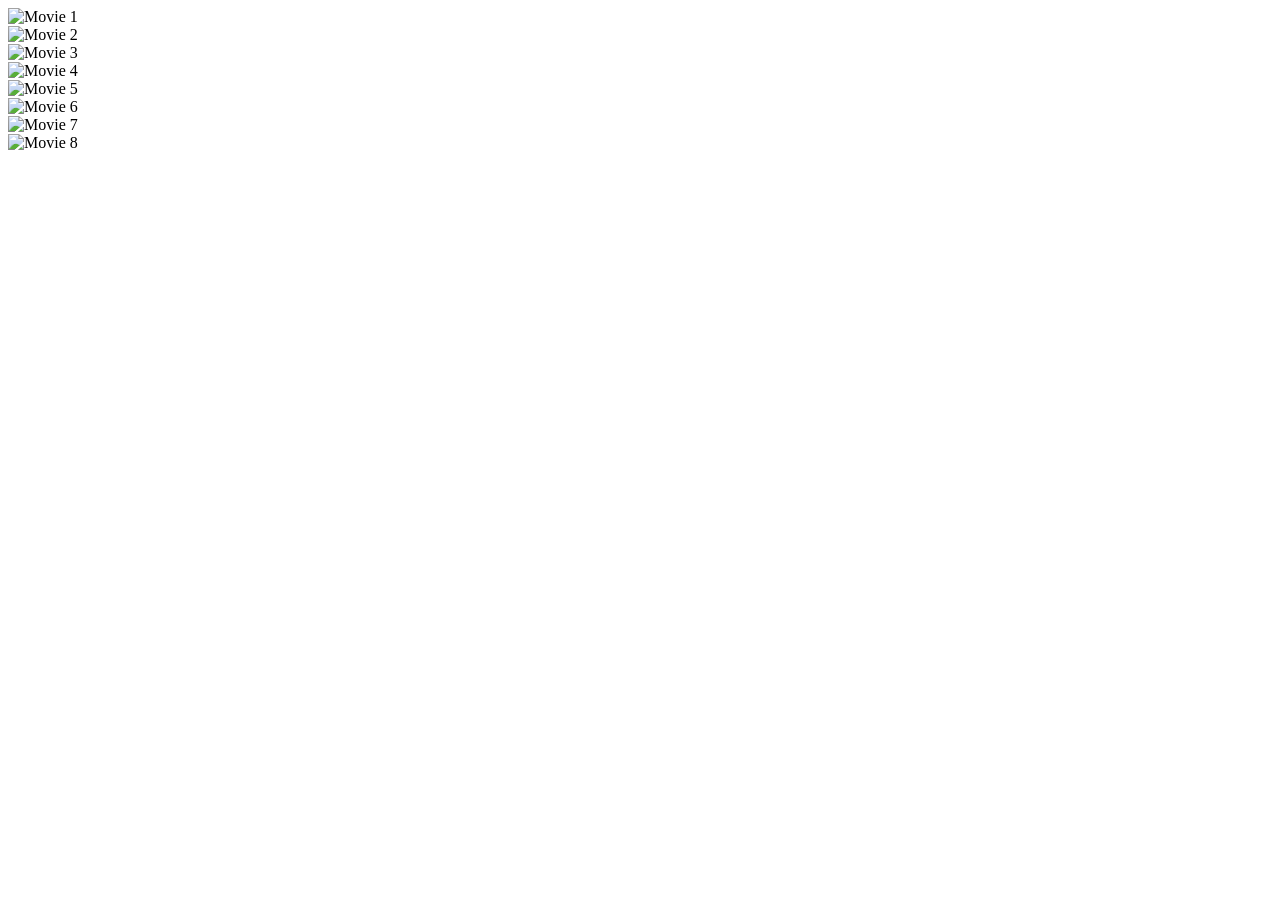
==== pictures ng anime.html @ a0fa9450 "Add files via upload" ====
<!DOCTYPE html>
<html lang="en">
<head>
    <meta charset="UTF-8">
    <meta name="viewport" content="width=device-width, initial-scale=1.0">
    <title>DC COSPLAY ANIME SHOWCASE</title>
    <link rel="stylesheet" href="style.css">
</head>
<body>
    <div class="container">
  <div class="product-card"><img src="anime2.jpg" alt="Movie 1"></div>
  <div class="product-card"><img src="animes1.jpg" alt="Movie 2"></div>
  <div class="product-card"><img src="anime3.jpg" alt="Movie 3"></div>
  <div class="product-card"><img src="anime4.jpg" alt="Movie 4"></div>
  <div class="product-card"><img src="anime5.jpg" alt="Movie 5"></div>
  <div class="product-card"><img src="anime6.jpg" alt="Movie 6"></div>
  <div class="product-card"><img src="anime7.jpg" alt="Movie 7"></div>
  <div class="product-card"><img src="anime8.jpg" alt="Movie 8"></div>
</div>
</body>
</html>
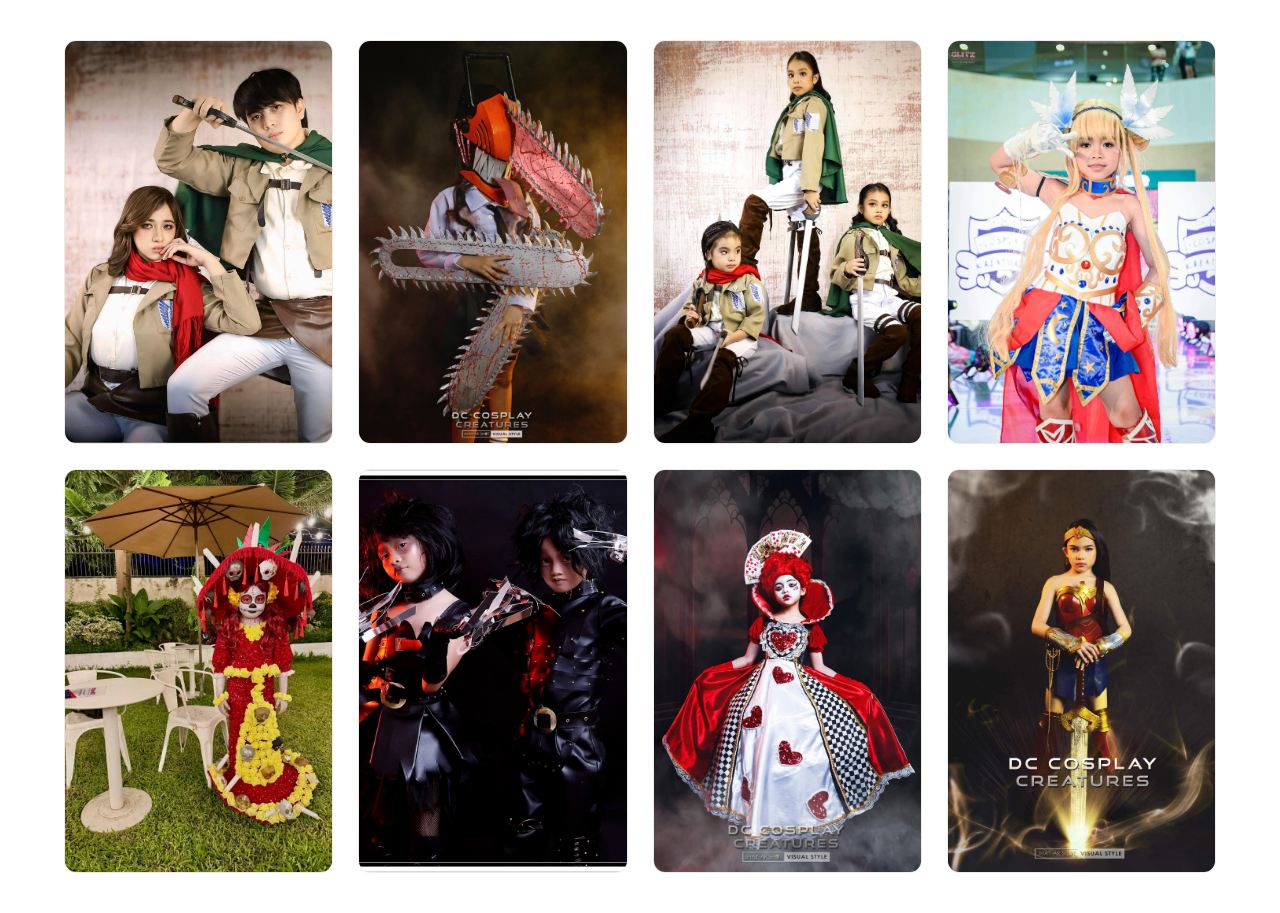
==== commit 8cf9c04c: "Update pictures ng anime.html" ====
--- a/pictures ng anime.html
+++ b/pictures ng anime.html
@@ -4,7 +4,7 @@
     <meta charset="UTF-8">
     <meta name="viewport" content="width=device-width, initial-scale=1.0">
     <title>DC COSPLAY ANIME SHOWCASE</title>
-    <link rel="stylesheet" href="style.css">
+    <link rel="stylesheet" href="style(2).css">
 </head>
 <body>
     <div class="container">
@@ -18,4 +18,4 @@
   <div class="product-card"><img src="anime8.jpg" alt="Movie 8"></div>
 </div>
 </body>
-</html>+</html>
--- a/style(2).css
+++ b/style(2).css
@@ -0,0 +1,80 @@
+:root {
+    --primary-black: #121212;
+    --pure-white: #ffffff;
+    --off-white: #f8f8f8;
+    --warm-gray: #f4f4f2;
+    --accent-gray: #666666;
+    --soft-border: rgba(0, 0, 0, 0.08);
+    --heading-font: 'Playfair Display', serif;
+    --body-font: 'Montserrat', sans-serif;
+    --transition-smooth: all 0.5s cubic-bezier(0.25, 0.8, 0.25, 1);
+}
+
+* {
+    margin: 0;
+    padding: 0;
+    box-sizing: border-box;
+    -webkit-font-smoothing: antialiased;
+}
+
+body {
+    font-family: var(--body-font);
+    background-color: var(--pure-white);
+    color: var(--primary-black);
+    line-height: 1.7;
+    overflow-x: hidden;
+}
+
+/* --- YOUR HEADER --- */
+.head {
+    display: flex;
+    justify-content: space-between;
+    align-items: center;
+    padding: 25px 5%;
+    background: rgba(255, 255, 255, 0.98);
+    backdrop-filter: blur(10px);
+    border-bottom: 1px solid var(--soft-border);
+    position: sticky; /* Keeps it at the top */
+    top: 0;
+    z-index: 1000; 
+}
+
+/* --- THE GRID CONTAINER --- */
+.container {
+    display: grid;
+    grid-template-columns: repeat(4, 1fr); 
+    gap: 25px; 
+    padding: 40px 5%; /* Matches your header's side padding */
+    background-color: var(--pure-white);
+}
+
+/* --- THE INDIVIDUAL CARDS --- */
+.product-card {
+    display: flex;
+    flex-direction: column;
+    transition: var(--transition-smooth); /* Uses your variable! */
+}
+
+.product-card img {
+    width: 100%;
+    /* 2:3 Aspect ratio looks more like your "tall" movie posters */
+    aspect-ratio: 2 / 3; 
+    object-fit: cover;
+    border-radius: 12px; /* Smooth rounded corners from your screenshot */
+    border: 1px solid var(--soft-border);
+    display: block;
+}
+
+/* Hover effect to make it feel premium */
+.product-card:hover {
+    transform: translateY(-10px);
+}
+
+/* --- RESPONSIVE FIXES --- */
+@media (max-width: 1024px) {
+    .container { grid-template-columns: repeat(2, 1fr); }
+}
+
+@media (max-width: 600px) {
+    .container { grid-template-columns: 1fr; }
+}
